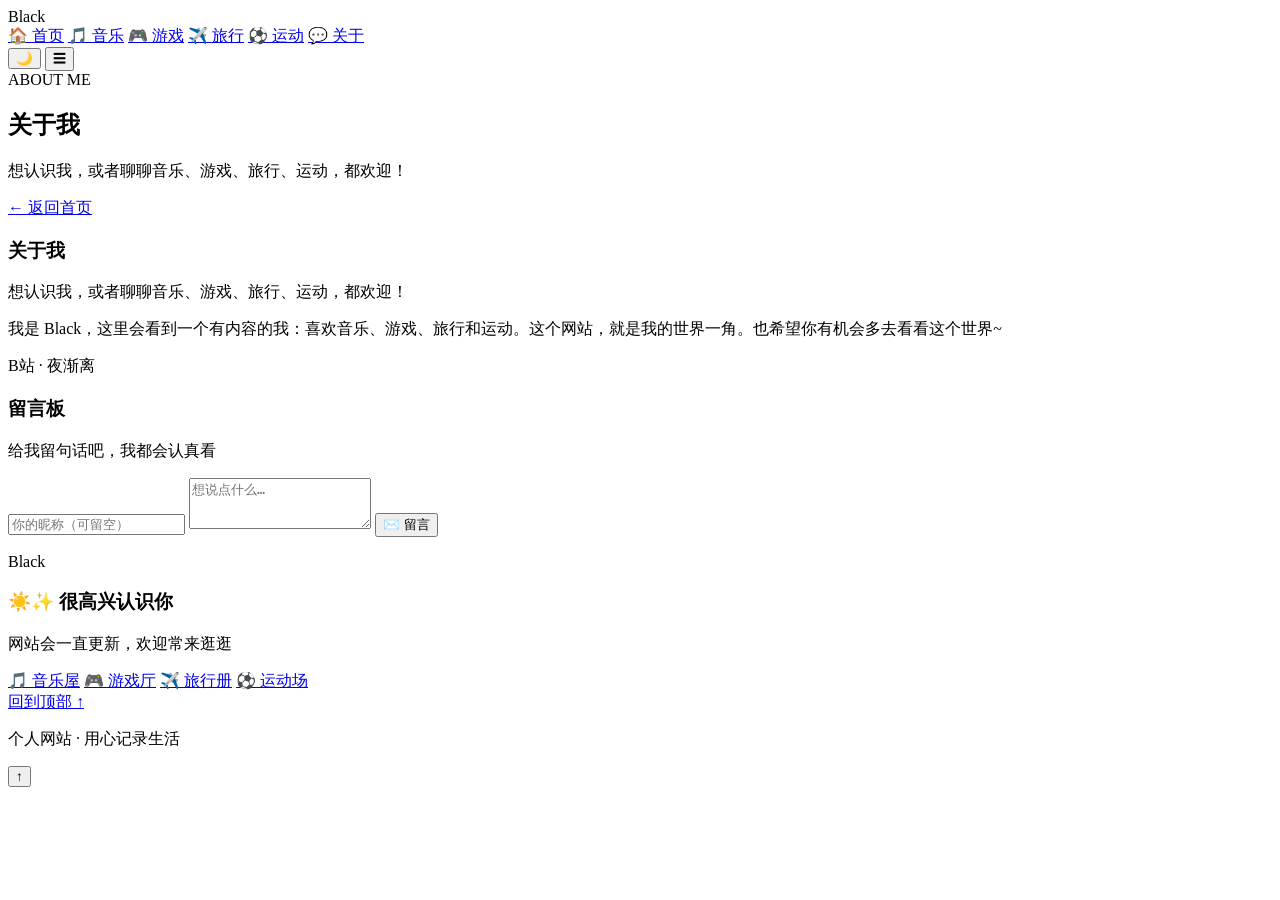
==== about.html @ 196e5628 "个站 Signed-off-by: LKlklk118 <2548847920@qq.com>" ====
<!DOCTYPE html>
<html lang="zh-CN">
<head>
<meta charset="UTF-8">
<meta name="viewport" content="width=device-width, initial-scale=1.0">
<meta name="description" content="想认识我，或者聊聊音乐、游戏、旅行、运动，都欢迎！">
<meta name="theme-color" content="#FDDC02">
<title>about</title>
<link rel="icon" href="data:image/svg+xml,<svg xmlns='http://www.w3.org/2000/svg' viewBox='0 0 100 100'><circle cx='50' cy='50' r='46' fill='%23FDDC02'/><text x='50' y='62' font-family='Arial,sans-serif' font-size='38' font-weight='bold' text-anchor='middle' fill='%23000'>LK</text></svg>">
<link rel="stylesheet" href="assets/css/style.css">
</head>
<body>
<div class="reading" id="readingBar"></div>
<header class="nav">
  <div class="logo"><span class="logo-sun"></span>Black</div>
  <div class="nav-right">
    <nav class="nav-links" id="navLinks">
      <a href="home.html">🏠 首页</a>
      <a href="music.html">🎵 音乐</a>
      <a href="games.html">🎮 游戏</a>
      <a href="travel.html">✈️ 旅行</a>
      <a href="sports.html">⚽ 运动</a>
      <a href="about.html" class="active">💬 关于</a>
    </nav>
    <button class="theme-btn" id="themeBtn" aria-label="切换深色/浅色模式" title="切换深色/浅色模式">🌙</button>
    <button class="burger" id="burgerBtn" aria-label="打开菜单">☰</button>
  </div>
</header>

<section class="page-hero" id="top">
  <div class="page-hero-inner">
    <div class="kicker2">ABOUT ME</div>
    <h1>关于我</h1>
    <div class="title-line"></div>
    <p class="section-sub">想认识我，或者聊聊音乐、游戏、旅行、运动，都欢迎！</p>
  </div>
</section>

<section class="page-content">
  <div class="page-inner">
    <a class="back-link" href="home.html">← 返回首页</a>

  <div class="block reveal">
    <div class="about-card">
      <h3 class="block-title">关于我</h3>
      <p>想认识我，或者聊聊音乐、游戏、旅行、运动，都欢迎！</p>
      <p>我是 Black，这里会看到一个有内容的我：喜欢音乐、游戏、旅行和运动。这个网站，就是我的世界一角。也希望你有机会多去看看这个世界~</p>
      <div class="contact-chips"><span>B站 · 夜渐离</span></div>
    </div>
  </div>


  <div class="block reveal guestbook-wrap">
    <h3 class="block-title">留言板</h3>
    <p class="block-sub">给我留句话吧，我都会认真看</p>
    <div class="guestbook">
      <div class="gb-form">
        <input class="gb-name" maxlength="12" placeholder="你的昵称（可留空）">
        <textarea class="gb-msg" rows="3" maxlength="200" placeholder="想说点什么…"></textarea>
        <button class="gb-send" type="button">✉️ 留言</button>
      </div>
      <ul class="gb-list"></ul>
    </div>
  </div>

  </div>
</section>

<footer>
  <div class="watermark">Black</div>
  <h3><span class="t-sun">☀️</span><span class="t-star">✨</span> 很高兴认识你</h3>
  <p class="f-sub">网站会一直更新，欢迎常来逛逛</p>
  <div class="f-links">
    <a class="f-link" href="music.html">🎵 音乐屋</a>
    <a class="f-link" href="games.html">🎮 游戏厅</a>
    <a class="f-link" href="travel.html">✈️ 旅行册</a>
    <a class="f-link" href="sports.html">⚽ 运动场</a>
  </div>
  <a class="top-btn" href="#top">回到顶部 ↑</a>
  <p>个人网站 · 用心记录生活</p>
</footer>
<button class="to-top" id="toTop" aria-label="回到顶部">↑</button>

<script src="assets/js/main.js"></script>
</body>
</html>
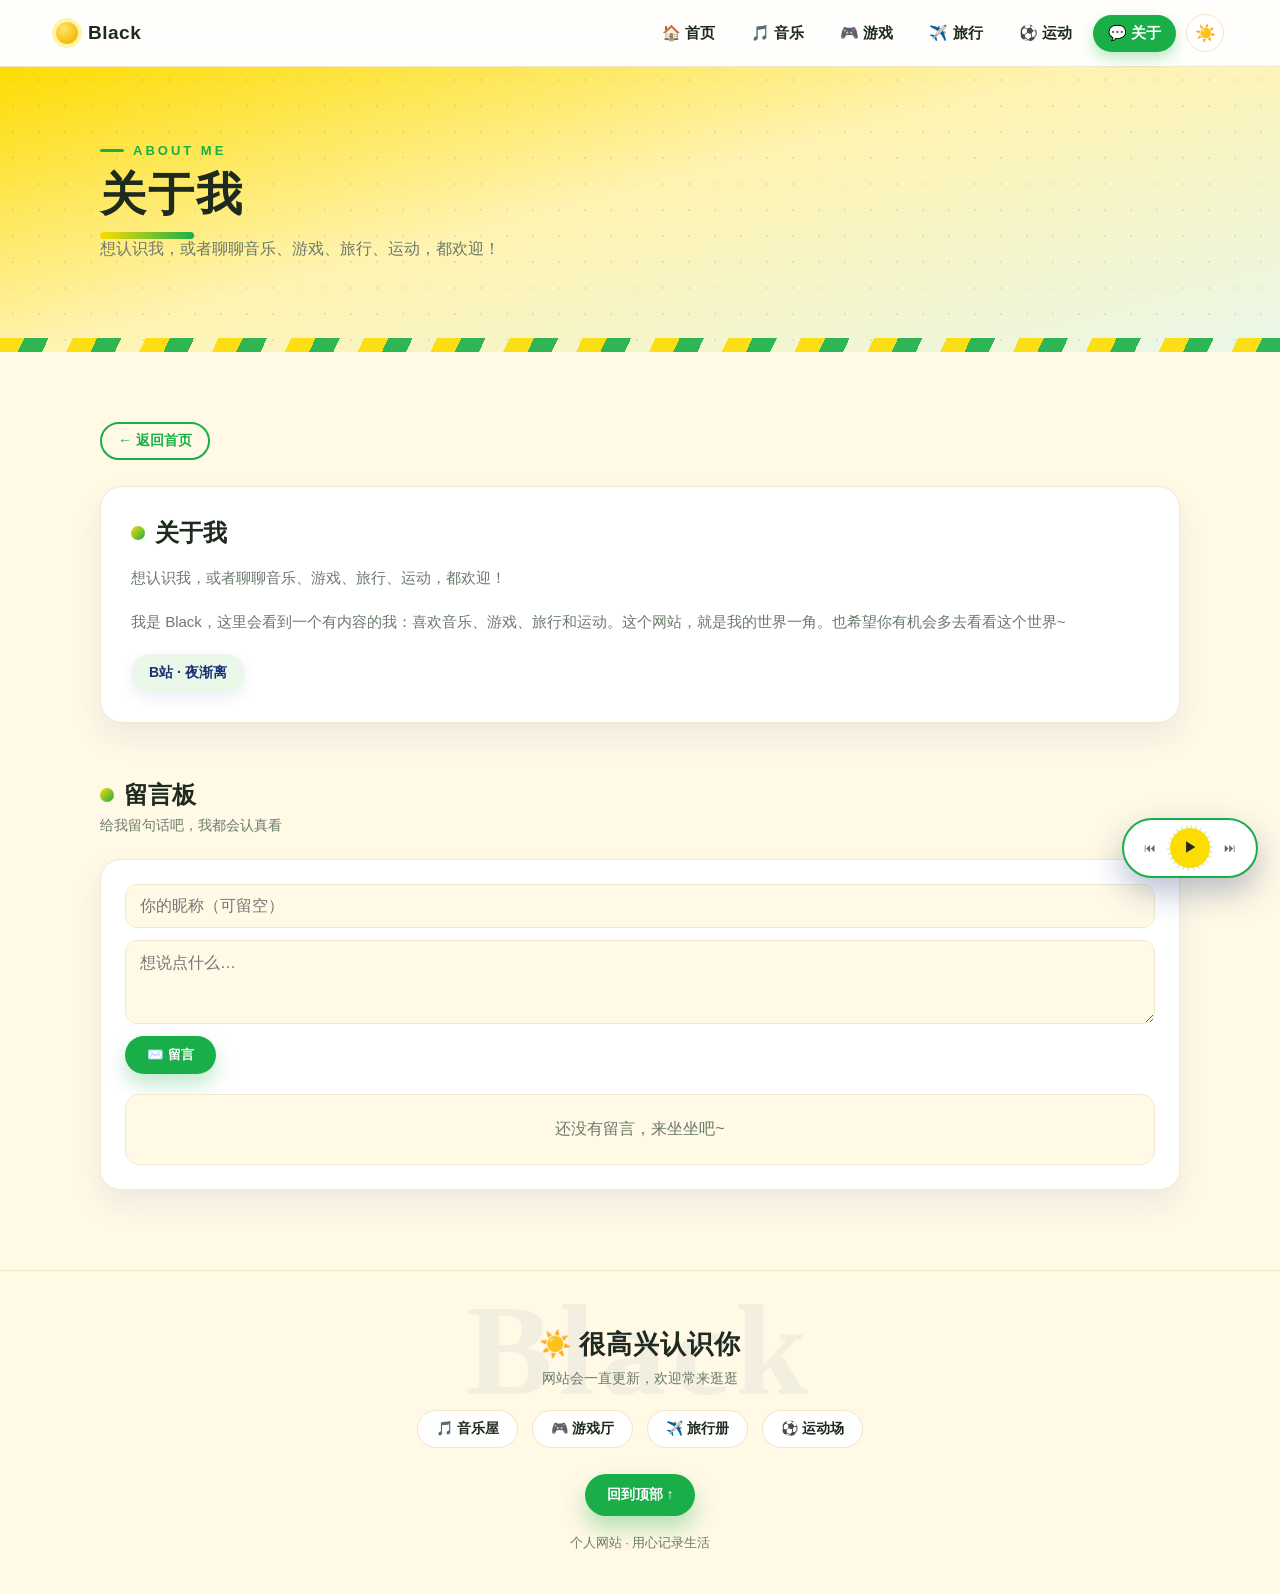
==== commit 1855766d: "Add files via upload" ====
--- a/about.html
+++ b/about.html
@@ -7,7 +7,7 @@
 <meta name="theme-color" content="#FDDC02">
 <title>about</title>
 <link rel="icon" href="data:image/svg+xml,<svg xmlns='http://www.w3.org/2000/svg' viewBox='0 0 100 100'><circle cx='50' cy='50' r='46' fill='%23FDDC02'/><text x='50' y='62' font-family='Arial,sans-serif' font-size='38' font-weight='bold' text-anchor='middle' fill='%23000'>LK</text></svg>">
-<link rel="stylesheet" href="assets/css/style.css">
+<link rel="stylesheet" href="assets/css/style.css?v=2">
 </head>
 <body>
 <div class="reading" id="readingBar"></div>
@@ -81,6 +81,6 @@
 </footer>
 <button class="to-top" id="toTop" aria-label="回到顶部">↑</button>
 
-<script src="assets/js/main.js"></script>
+<script src="assets/js/main.js?v=2"></script>
 </body>
 </html>
--- a/assets/css/style.css
+++ b/assets/css/style.css
@@ -0,0 +1,1088 @@
+
+  :root{
+    --yellow:#FDDC02;
+    --green:#19AE47;
+    --blue:#193375;
+    --paper:#FFF9E6;
+    --ink:#1F2A1F;
+    --grey:#6B7A6B;
+    --card:#FFFFFF;
+    --card-border:#F1E8D2;
+    --line:#F0E6C8;
+    --nav-bg:rgba(255,255,255,.86);
+    --chip-bg:rgba(255,255,255,.82);
+    --bar-bg:#ECE6D3;
+    --blue-deep:#193375;
+    --hero-grad:linear-gradient(165deg,#FDDC02 0%,#FFF3B0 46%,#EAF7E9 100%);
+    --shadow:0 14px 30px rgba(25,51,117,.08);
+    --shadow-hover:0 26px 50px rgba(25,51,117,.16);
+    --card-hover:#F7FBF4;
+    --font-display:"STZhongsong","SimSun",serif;
+    --font-body:"Microsoft YaHei","PingFang SC","Segoe UI",sans-serif;
+    --font-latin:"Bahnschrift","Segoe UI",sans-serif;
+    --font-script:"Segoe Script","Comic Sans MS",cursive;
+  }
+  html[data-theme="dark"]{
+    --paper:#0B1220;
+    --ink:#E8F0EA;
+    --grey:#9FB3A8;
+    --card:#131E2E;
+    --card-hover:#16243A;
+    --card-border:rgba(255,255,255,.10);
+    --line:rgba(255,255,255,.08);
+    --nav-bg:rgba(11,18,32,.86);
+    --chip-bg:rgba(19,30,46,.9);
+    --bar-bg:#26354A;
+    --blue-deep:#0A1730;
+    --hero-grad:linear-gradient(165deg,#22314F 0%,#101B38 55%,#0A1226 100%);
+    --shadow:0 14px 34px rgba(0,0,0,.45);
+    --shadow-hover:0 26px 54px rgba(0,0,0,.6);
+  }
+  *{box-sizing:border-box}
+  html{scroll-behavior:smooth;scroll-padding-top:84px}
+  body{
+    margin:0;
+    background:var(--paper);
+    color:var(--ink);
+    font-family:var(--font-body);
+    transition:background-color .35s, color .35s;
+  }
+  a{text-decoration:none;color:inherit}
+  ::selection{background:var(--yellow);color:var(--ink)}
+  ::-webkit-scrollbar{width:10px}
+  ::-webkit-scrollbar-track{background:var(--paper)}
+  ::-webkit-scrollbar-thumb{background:linear-gradient(180deg,var(--yellow),var(--green));border-radius:99px;border:2px solid var(--paper)}
+  :focus-visible{outline:3px solid var(--green);outline-offset:2px;border-radius:6px}
+
+  /* 阅读进度条 */
+  .reading{
+    position:fixed;top:0;left:0;height:4px;width:0;z-index:300;
+    background:linear-gradient(90deg,var(--yellow),var(--green));
+    box-shadow:0 0 12px rgba(25,174,71,.5);
+  }
+
+  /* ========== 顶部导航 ========== */
+  .nav{
+    position:sticky;top:0;z-index:200;
+    display:flex;justify-content:space-between;align-items:center;
+    padding:14px 56px;
+    background:var(--nav-bg);
+    backdrop-filter:blur(14px);
+    border-bottom:1px solid var(--line);
+    transition:background-color .35s;
+  }
+  .logo{display:flex;align-items:center;gap:10px;font-size:19px;font-weight:800;letter-spacing:.5px}
+  .logo-sun{
+    width:22px;height:22px;border-radius:50%;
+    background:radial-gradient(circle at 35% 30%,#FFE66D,#F5B800 75%);
+    box-shadow:0 0 0 4px rgba(253,220,2,.32);
+    animation:pulse 2.4s ease-in-out infinite;
+  }
+  @keyframes pulse{0%,100%{transform:scale(1)}50%{transform:scale(1.18)}}
+  .badge{background:var(--green);color:#fff;font-size:11px;padding:3px 11px;border-radius:999px;font-weight:600}
+  .nav-right{display:flex;align-items:center;gap:10px}
+  .nav-links{display:flex;gap:6px}
+  .nav-links a{
+    color:var(--ink);font-weight:600;font-size:15px;
+    padding:8px 14px;border-radius:999px;transition:background .15s, transform .15s, color .15s;
+    border:1px solid transparent;
+  }
+  .nav-links a:hover{background:var(--yellow);transform:translateY(-1px)}
+  .nav-links a.active{background:var(--green);color:#fff;box-shadow:0 6px 14px rgba(25,174,71,.3)}
+  .theme-btn{
+    width:38px;height:38px;border-radius:50%;border:1px solid var(--line);
+    background:var(--card);cursor:pointer;font-size:17px;line-height:1;
+    display:flex;align-items:center;justify-content:center;
+    transition:transform .2s, background .2s;
+  }
+  .theme-btn:hover{transform:rotate(20deg) scale(1.06)}
+  .burger{
+    display:none;width:40px;height:40px;border-radius:12px;border:1px solid var(--line);
+    background:var(--card);cursor:pointer;font-size:19px;
+    align-items:center;justify-content:center;
+  }
+
+  /* ========== 首屏 ========== */
+  .hero{
+    position:relative;overflow:hidden;
+    padding:96px 56px 118px;
+    background:var(--hero-grad);
+    transition:background .35s;
+  }
+  .hero-dots{
+    position:absolute;inset:0;
+    background-image:radial-gradient(rgba(25,51,117,.10) 1.5px,transparent 1.5px);
+    background-size:26px 26px;
+  }
+  .sun{
+    position:absolute;right:-80px;top:-90px;
+    width:380px;height:380px;border-radius:50%;
+    background:radial-gradient(circle,#FFE66D 0%,#F5B800 72%);
+    opacity:.95;
+  }
+  .sun::before{
+    content:"";position:absolute;inset:-64px;border-radius:50%;
+    background:repeating-conic-gradient(rgba(253,220,2,.45) 0deg 10deg,transparent 10deg 28deg);
+    animation:spin 32s linear infinite;
+  }
+  @keyframes spin{to{transform:rotate(360deg)}}
+  .hero-blob{
+    position:absolute;width:340px;height:340px;border-radius:50%;
+    background:rgba(25,174,71,.12);left:-130px;bottom:-130px;
+  }
+  .hero-inner{
+    position:relative;max-width:1180px;margin:0 auto;
+    display:flex;gap:48px;align-items:center;
+  }
+  .hero-text{flex:1;min-width:0}
+  .kicker{
+    display:inline-flex;align-items:center;gap:8px;
+    background:var(--chip-bg);border:1px solid rgba(25,51,117,.14);
+    color:var(--blue);font-weight:700;font-size:13px;letter-spacing:2px;
+    padding:7px 15px;border-radius:999px;margin-bottom:14px;
+    backdrop-filter:blur(4px);
+  }
+  .cursive{
+    font-family:var(--font-script);
+    color:var(--blue);font-size:27px;display:inline-block;
+    transform:rotate(-3deg);margin:0 0 4px;
+  }
+  h1{margin:0;font-size:66px;line-height:1.16;font-weight:700;font-family:var(--font-display);letter-spacing:2px}
+  h1 .name{
+    background:linear-gradient(transparent 58%,rgba(253,220,2,.95) 58%);
+    padding:0 8px;border-radius:6px;
+  }
+  .typed-line{
+    margin:18px 0 20px;font-size:20px;font-weight:600;
+    min-height:30px;
+  }
+  .typed-line .cursor{
+    display:inline-block;width:2px;height:1.05em;background:var(--blue);
+    vertical-align:-2px;margin-left:3px;animation:blink 1s steps(1) infinite;
+  }
+  @keyframes blink{50%{opacity:0}}
+  .motto{
+    position:relative;margin:0;display:inline-block;
+    background:var(--card);border-radius:18px;padding:18px 24px 18px 30px;
+    font-size:19px;font-weight:700;max-width:560px;
+    box-shadow:var(--shadow);
+    transition:background-color .35s;
+  }
+  .motto::before{
+    content:"“";position:absolute;left:9px;top:0;font-size:44px;font-weight:900;
+    color:rgba(253,220,2,.95);font-family:var(--font-display);
+  }
+  .cta{margin-top:30px;display:flex;gap:16px;align-items:center;flex-wrap:wrap}
+  .btn{
+    display:inline-flex;align-items:center;gap:9px;
+    background:var(--green);color:#fff;font-weight:700;font-size:17px;
+    padding:15px 30px;border-radius:999px;
+    box-shadow:0 12px 24px rgba(25,174,71,.34);
+    transition:transform .18s, box-shadow .18s;
+  }
+  .btn .arr{transition:transform .18s}
+  .btn:hover{transform:translateY(-3px);box-shadow:0 16px 30px rgba(25,174,71,.42)}
+  .btn:hover .arr{transform:translateX(4px)}
+  .btn.ghost{
+    background:var(--card);color:var(--blue);border:2px solid var(--blue);
+    box-shadow:none;transition:background .2s, transform .18s;
+  }
+  .btn.ghost:hover{background:var(--yellow);transform:translateY(-3px)}
+  .stats{margin-top:28px;display:flex;gap:11px;flex-wrap:wrap}
+  .stat{
+    background:var(--chip-bg);border:1px solid var(--line);border-radius:14px;
+    padding:10px 16px;font-size:14px;font-weight:600;
+    display:flex;align-items:center;gap:7px;
+    backdrop-filter:blur(4px);
+  }
+  .stat b{color:var(--green);font-size:17px;font-family:var(--font-latin);font-weight:700}
+
+  /* 首屏右侧：拍立得 + 贴纸 */
+  .hero-avatar{position:relative;flex-shrink:0;width:290px;height:340px;display:flex;align-items:center;justify-content:center}
+  .polaroid{
+    position:relative;width:236px;background:var(--card);border-radius:12px;
+    padding:12px 12px 16px;box-shadow:0 22px 46px rgba(25,51,117,.20);
+    transform:rotate(2.5deg);
+    transition:background-color .35s;
+  }
+  .polaroid::before{
+    content:"";position:absolute;top:-13px;left:50%;transform:translateX(-50%) rotate(-4deg);
+    width:76px;height:22px;background:rgba(253,220,2,.85);border-radius:2px;
+    box-shadow:0 2px 5px rgba(0,0,0,.08);
+  }
+  .photo{
+    height:190px;border-radius:8px;
+    background:linear-gradient(140deg,#FFE66D 0%,#19AE47 100%);
+    display:flex;align-items:center;justify-content:center;font-size:66px;
+  }
+  .polaroid figcaption{text-align:center;font-size:14px;font-weight:700;margin-top:10px}
+  .polaroid small{display:block;text-align:center;color:var(--grey);font-size:11px;margin-top:3px}
+  .sticker{
+    position:absolute;background:var(--card);border:1px solid var(--line);border-radius:14px;
+    padding:9px 12px;font-size:21px;box-shadow:0 10px 22px rgba(25,51,117,.14);
+    z-index:2;transition:background-color .35s;
+  }
+  .sticker.s1{top:4px;left:-4px;transform:rotate(-12deg)}
+  .sticker.s2{top:30px;right:-18px;transform:rotate(10deg)}
+  .sticker.s3{bottom:6px;left:-16px;transform:rotate(-6deg)}
+
+  .scroll-hint{
+    position:absolute;left:50%;bottom:24px;transform:translateX(-50%);
+    display:flex;flex-direction:column;align-items:center;gap:6px;
+    color:rgba(25,51,117,.65);font-size:12px;font-weight:600;letter-spacing:2px;z-index:2;
+  }
+  .scroll-hint i{
+    width:24px;height:38px;border:2px solid rgba(25,51,117,.55);border-radius:14px;
+    position:relative;display:block;
+  }
+  .scroll-hint i::after{
+    content:"";position:absolute;left:50%;top:7px;transform:translateX(-50%);
+    width:4px;height:8px;border-radius:4px;background:var(--blue);
+    animation:drop 1.6s ease-in-out infinite;
+  }
+  @keyframes drop{0%{opacity:1;top:7px}70%{opacity:0;top:20px}100%{opacity:0;top:20px}}
+
+  /* 入场动画 */
+  .anim{opacity:0;animation:fadeUp .75s cubic-bezier(.22,.61,.36,1) forwards}
+  .d1{animation-delay:.05s}.d2{animation-delay:.18s}.d3{animation-delay:.32s}
+  .d4{animation-delay:.46s}.d5{animation-delay:.60s}.d6{animation-delay:.74s}
+  .d7{animation-delay:.88s}.d8{animation-delay:1.02s}
+  @keyframes fadeUp{from{opacity:0;transform:translateY(26px)}to{opacity:1;transform:none}}
+
+  /* ========== 跑马灯 ========== */
+  .marquee{
+    overflow:hidden;background:var(--blue-deep);color:#fff;padding:13px 0;
+    position:relative;z-index:6;box-shadow:0 4px 14px rgba(25,51,117,.18);
+    transition:background-color .35s;
+  }
+  .marquee-track{display:flex;width:max-content;animation:scroll 30s linear infinite}
+  .mq{display:flex;align-items:center;padding-right:2px}
+  .mq span{padding:0 24px;font-size:15px;font-weight:700;letter-spacing:1px;white-space:nowrap}
+  .mq span::before{content:"✦ ";color:var(--yellow);margin-right:8px;font-family:var(--font-latin)}
+  @keyframes scroll{to{transform:translateX(-50%)}}
+
+  /* ========== 入口卡片（Bento） ========== */
+  .cards{padding:86px 56px 72px}
+  .section-head{max-width:1180px;margin:0 auto 42px}
+  .kicker2{font-size:13px;font-weight:800;color:var(--green);letter-spacing:3px;display:flex;align-items:center;gap:9px}
+  .kicker2::before{content:"";width:24px;height:3px;background:var(--green);border-radius:2px}
+  h2{margin:9px 0 4px;font-size:38px;font-weight:700;font-family:var(--font-display);letter-spacing:2px}
+  .title-line{width:94px;height:7px;border-radius:99px;background:linear-gradient(90deg,var(--yellow),var(--green));margin-top:11px}
+  .section-sub{color:var(--grey);font-size:16px;margin:0}
+
+  .bento{
+    max-width:1180px;margin:0 auto;
+    display:grid;grid-template-columns:repeat(3,1fr);gap:24px;
+  }
+  .card{
+    position:relative;background:var(--card);border:1px solid var(--card-border);border-radius:24px;
+    padding:26px;box-shadow:var(--shadow);
+    transition:box-shadow .28s, background-color .35s, border-color .28s, transform .28s;
+    overflow:hidden;
+    will-change:transform;
+  }
+  .card::before{
+    content:"";position:absolute;top:0;left:0;right:0;height:5px;z-index:1;
+    background:linear-gradient(90deg,var(--yellow),var(--green));
+    transform:scaleX(0);transform-origin:left;transition:transform .38s cubic-bezier(.22,.61,.36,1);
+    pointer-events:none;
+  }
+  .card:hover{
+    border-color:var(--green);
+    background:var(--card-hover);
+    box-shadow:0 24px 46px rgba(25,174,71,.22), 0 8px 18px rgba(25,51,117,.12);
+  }
+  .card:hover::before{transform:scaleX(1)}
+  .card .icon{transition:transform .25s, background .25s, box-shadow .25s}
+  .card:hover .icon{
+    transform:scale(1.12) rotate(-4deg);
+    background:linear-gradient(135deg,var(--yellow),var(--green));
+    box-shadow:0 10px 20px rgba(25,174,71,.30);
+  }
+  .card h3{transition:color .2s}
+  .card:hover h3{color:var(--green)}
+  .card::after{
+    content:"";position:absolute;top:-20%;left:-130%;width:70%;height:140%;
+    background:linear-gradient(105deg,transparent,rgba(255,255,255,.38),transparent);
+    transform:skewX(-20deg);transition:left .8s;pointer-events:none;
+  }
+  .card:hover::after{left:130%}
+  .card .num{
+    position:absolute;top:18px;right:22px;font-size:14px;font-weight:700;
+    color:rgba(25,51,117,.32);letter-spacing:1px;font-family:var(--font-latin);
+  }
+  .card .icon{
+    width:58px;height:58px;border-radius:18px;
+    display:flex;align-items:center;justify-content:center;font-size:30px;
+  }
+  .card h3{margin:16px 0 8px;font-size:21px;letter-spacing:.5px}
+  .card p{margin:0 0 14px;color:var(--grey);line-height:1.72;font-size:14.5px}
+  .enter{
+    display:inline-flex;align-items:center;gap:6px;font-weight:800;color:var(--green);font-size:14px;
+    border:2px solid var(--green);padding:8px 16px;border-radius:999px;
+    transition:background .22s, color .22s, transform .22s;
+  }
+  .enter .arr{transition:transform .2s}
+  .card:hover .enter{background:var(--green);color:#fff}
+  .card:hover .enter .arr{transform:translateX(4px)}
+  .wide{grid-column:span 2}
+  .wide2{grid-column:span 2}
+  .c-music{background:#EAF7E9}
+  .c-game{background:#FFF3B0}
+  .c-travel{background:#E7F1FB}
+  .c-story{background:#FCE8E7}
+  .c-sport{background:#DFF0DC}
+  .c-about{background:#FFEFAE}
+  html[data-theme="dark"] .c-music{background:#1C3322}
+  html[data-theme="dark"] .c-game{background:#332D0D}
+  html[data-theme="dark"] .c-travel{background:#12283F}
+  html[data-theme="dark"] .c-story{background:#351E22}
+  html[data-theme="dark"] .c-sport{background:#16301D}
+  html[data-theme="dark"] .c-about{background:#2E2A12}
+
+  /* 音乐屋：播放器小部件 */
+  .music-body{display:flex;gap:22px;align-items:center;flex-wrap:wrap}
+  .music-body .txt{flex:1;min-width:230px}
+  .player{
+    flex:1;min-width:250px;background:var(--blue-deep);border-radius:18px;padding:16px;
+    color:#fff;display:flex;flex-direction:column;gap:11px;
+    box-shadow:0 14px 28px rgba(25,51,117,.26);
+  }
+  .player-top{display:flex;align-items:center;gap:12px}
+  .cover{
+    width:48px;height:48px;border-radius:11px;
+    background:linear-gradient(135deg,#FFE66D,#19AE47);
+    display:flex;align-items:center;justify-content:center;font-size:24px;
+    flex-shrink:0;
+  }
+  .player-title{font-size:13px;font-weight:700}
+  .player-artist{font-size:11px;opacity:.75}
+  .player-controls{display:flex;align-items:center;gap:11px}
+  .play-btn{
+    width:38px;height:38px;border-radius:50%;background:var(--yellow);
+    color:var(--ink);display:flex;align-items:center;justify-content:center;
+    font-size:13px;font-weight:900;flex-shrink:0;cursor:pointer;border:none;
+  }
+  .progress{flex:1;height:6px;border-radius:99px;background:rgba(255,255,255,.25);overflow:hidden}
+  .progress i{display:block;height:100%;width:42%;border-radius:99px;background:var(--yellow)}
+  .time{font-size:10px;opacity:.8;font-family:var(--font-latin)}
+
+  /* 游戏厅 */
+  .badge-row{display:flex;align-items:center;gap:10px;margin:14px 0 16px;flex-wrap:wrap}
+  .rank{
+    background:linear-gradient(135deg,#193375,#0456A0);color:#fff;
+    font-weight:900;font-size:14px;padding:8px 13px;border-radius:12px;
+    box-shadow:0 8px 16px rgba(25,51,117,.25);
+  }
+  .rank small{display:block;font-size:10px;font-weight:600;opacity:.8;text-align:center}
+  .bar-row{margin:10px 0}
+  .bar-row label{display:flex;justify-content:space-between;font-size:12px;font-weight:700;color:var(--ink);margin-bottom:6px}
+  .bar{height:8px;border-radius:99px;background:var(--bar-bg);overflow:hidden}
+  .bar i{display:block;height:100%;border-radius:99px;background:linear-gradient(90deg,var(--yellow),var(--green))}
+  .bar.w58 i{width:58%}
+  .bar.w72 i{width:72%}
+
+  /* 旅行册 */
+  .polaroids{position:relative;height:158px;margin-top:14px}
+  .polaroid-sm{
+    position:absolute;width:112px;background:var(--card);border-radius:8px;
+    padding:7px 7px 9px;box-shadow:0 12px 22px rgba(25,51,117,.16);
+  }
+  .polaroid-sm .ph{height:74px;border-radius:5px;display:flex;align-items:center;justify-content:center;font-size:30px}
+  .polaroid-sm p{font-size:10px;text-align:center;margin:6px 0 0;color:var(--grey)}
+  .ps1{left:2px;transform:rotate(-7deg)}
+  .ps2{left:64px;top:10px;transform:rotate(3deg);z-index:2}
+  .ps3{left:130px;transform:rotate(-2deg);z-index:3}
+  .zoom-hint{
+    position:absolute;right:6px;bottom:6px;background:var(--blue);color:#fff;
+    font-size:11px;font-weight:700;padding:5px 10px;border-radius:999px;
+    display:flex;align-items:center;gap:4px;box-shadow:0 8px 16px rgba(25,51,117,.25);
+  }
+
+  /* 经历簿 */
+  .mini-timeline{
+    margin-top:16px;padding-left:20px;border-left:3px dashed #C9D6EE;
+  }
+  .tl-item{position:relative;margin-bottom:13px;font-size:13px}
+  .tl-item:last-child{margin-bottom:0}
+  .tl-item::before{
+    content:"";position:absolute;left:-25.5px;top:4px;width:9px;height:9px;border-radius:50%;
+    background:var(--yellow);border:2px solid var(--green);
+  }
+  .tl-item b{display:block;color:var(--ink)}
+  .tl-item span{color:var(--grey);font-size:12px}
+
+  /* 运动场 */
+  .sport-thumb{
+    position:relative;height:116px;border-radius:16px;margin-top:14px;
+    background:linear-gradient(140deg,#B7E3B0,#19AE47);
+    display:flex;align-items:center;justify-content:center;font-size:44px;
+  }
+  .play-ov{position:absolute;inset:0;display:flex;align-items:center;justify-content:center}
+  .play-ov i{
+    width:42px;height:42px;border-radius:50%;background:rgba(255,255,255,.94);
+    display:flex;align-items:center;justify-content:center;font-size:14px;
+    color:var(--blue);box-shadow:0 8px 18px rgba(0,0,0,.22);
+  }
+
+  /* 关于我 */
+  .about-body{display:flex;gap:20px;align-items:center;flex-wrap:wrap}
+  .about-body .txt{flex:1;min-width:250px}
+  .chips{display:flex;gap:10px;flex-wrap:wrap}
+  .chip2{
+    background:#EAF7E9;color:var(--blue);padding:9px 17px;border-radius:999px;
+    font-weight:700;font-size:14px;display:inline-flex;align-items:center;gap:7px;
+    box-shadow:0 6px 14px rgba(25,51,117,.08);
+  }
+  html[data-theme="dark"] .chip2{background:#1C3322;color:#BFE3C9}
+
+  /* 彩蛋卡 */
+  .dashed{border:2px dashed #C9D6EE;background:var(--card)}
+  .soon-list{margin:12px 0 0;padding:0;list-style:none}
+  .soon-list li{font-size:13px;color:var(--grey);padding:4px 0;display:flex;gap:8px;align-items:center}
+  .soon-list li::before{content:"✦";color:var(--green);font-weight:800;font-family:var(--font-latin)}
+
+  /* ========== 功能预告 ========== */
+  .features{
+    position:relative;overflow:hidden;
+    background:var(--blue-deep);color:#fff;
+    padding:80px 56px 88px;border-radius:34px 34px 0 0;
+    transition:background-color .35s;
+  }
+  .features::before{
+    content:"";position:absolute;inset:0;
+    background-image:radial-gradient(rgba(255,255,255,.09) 1.5px,transparent 1.5px);
+    background-size:26px 26px;
+  }
+  .features .section-head{position:relative;margin-bottom:8px}
+  .features .kicker2{color:var(--yellow)}
+  .features .kicker2::before{background:var(--yellow)}
+  .features .section-sub{color:#C9D6EE}
+  .feature-row{
+    position:relative;max-width:1180px;margin:36px auto 0;
+    display:grid;grid-template-columns:repeat(3,1fr);gap:24px;
+  }
+  .feature{
+    background:var(--card);border-radius:22px;padding:24px;color:var(--ink);
+    box-shadow:0 18px 38px rgba(0,0,0,.20);position:relative;overflow:hidden;
+    border:1px solid var(--card-border);
+    transition:background-color .35s;
+  }
+  .feature:hover{
+    border-color:var(--green);
+    box-shadow:0 24px 46px rgba(25,174,71,.24), 0 8px 18px rgba(25,51,117,.12);
+  }
+  .feature .f-icon{transition:transform .25s}
+  .feature:hover .f-icon{transform:scale(1.1) rotate(-4deg)}
+  .feature h3{transition:color .2s}
+  .feature:hover h3{color:var(--green)}
+  .f-icon{
+    width:52px;height:52px;border-radius:16px;
+    display:flex;align-items:center;justify-content:center;font-size:26px;margin-bottom:14px;
+  }
+  .feature h3{margin:0 0 9px;font-size:19px;color:var(--blue)}
+  .feature p{margin:0;color:var(--grey);line-height:1.7;font-size:14px}
+  .mini{margin-top:15px}
+  .mini-bar{
+    background:var(--blue-deep);border-radius:12px;padding:10px 13px;
+    display:flex;align-items:center;gap:10px;color:#fff;font-size:12px;
+  }
+  .mini-bar .cover{width:34px;height:34px;font-size:16px;border-radius:9px}
+  .mini-bar .progress{width:80px;flex:none}
+  .mini-photos{display:flex;gap:9px}
+  .mph{
+    width:70px;height:58px;border-radius:11px;position:relative;
+    display:flex;align-items:center;justify-content:center;font-size:22px;
+    border:2px solid #fff;box-shadow:0 6px 14px rgba(25,51,117,.14);
+  }
+  .mph .lens{
+    position:absolute;inset:0;border-radius:9px;background:rgba(25,51,117,.35);
+    display:flex;align-items:center;justify-content:center;color:#fff;font-size:14px;
+  }
+  .mini-chips{display:flex;flex-wrap:wrap;gap:8px}
+  .mini-chips span{
+    background:#EAF7E9;color:var(--blue);font-size:12px;font-weight:700;
+    padding:6px 12px;border-radius:999px;
+  }
+
+  /* ========== 页脚 ========== */
+  footer{
+    position:relative;overflow:hidden;background:var(--paper);
+    padding:56px 56px 42px;text-align:center;border-top:1px solid var(--line);
+    transition:background-color .35s;
+  }
+  .watermark{
+    position:absolute;left:50%;top:4px;transform:translateX(-50%);
+    font-size:130px;font-weight:900;color:rgba(25,51,117,.05);
+    white-space:nowrap;pointer-events:none;letter-spacing:6px;
+    font-family:var(--font-display);
+  }
+  html[data-theme="dark"] .watermark{color:rgba(234,247,233,.04)}
+  footer h3{margin:0;font-size:26px;font-weight:700;font-family:var(--font-display);letter-spacing:1px}
+  footer .f-sub{color:var(--grey);font-size:14px;margin:8px 0 0}
+  .f-links{display:flex;justify-content:center;gap:14px;flex-wrap:wrap;margin:22px 0 26px;position:relative}
+  .f-link{
+    background:var(--card);border:1px solid var(--line);border-radius:999px;
+    padding:9px 18px;font-weight:600;font-size:14px;
+    transition:transform .18s, box-shadow .18s;
+  }
+  .f-link:hover{transform:translateY(-3px);box-shadow:0 10px 20px rgba(25,51,117,.12)}
+  .top-btn{
+    display:inline-flex;align-items:center;gap:8px;
+    background:var(--green);color:#fff;border-radius:999px;
+    padding:12px 22px;font-weight:700;font-size:14px;
+    box-shadow:0 12px 22px rgba(25,174,71,.32);
+  }
+  footer p{color:var(--grey);font-size:13px;margin:18px 0 0;position:relative}
+
+  /* ========== 全局播放器 ========== */
+  .gplayer{
+    position:fixed;right:26px;bottom:26px;z-index:250;
+    display:flex;align-items:center;gap:14px;
+    background:rgba(25,51,117,.94);color:#fff;border-radius:18px;
+    padding:12px 18px 12px 14px;
+    box-shadow:0 18px 44px rgba(0,0,0,.32);
+    backdrop-filter:blur(8px);
+    transition:transform .25s;
+  }
+  .gplayer:hover{transform:translateY(-3px)}
+  .vinyl{
+    width:52px;height:52px;border-radius:50%;flex-shrink:0;
+    background:repeating-radial-gradient(circle,#1b1b1b 0 3px,#2c2c2c 3px 5px);
+    display:flex;align-items:center;justify-content:center;
+    box-shadow:0 6px 14px rgba(0,0,0,.35);
+  }
+  .vinyl::after{
+    content:"";width:15px;height:15px;border-radius:50%;background:var(--yellow);
+    box-shadow:0 0 0 3px rgba(253,220,2,.25);
+  }
+  body.playing .vinyl{animation:spin 4s linear infinite}
+  .gp-info{min-width:118px}
+  .gp-title{font-size:13px;font-weight:700;white-space:nowrap}
+  .gp-sub{font-size:11px;opacity:.75;margin-top:2px}
+  .eq{display:flex;align-items:flex-end;gap:3px;height:18px;margin-top:6px}
+  .eq i{
+    width:4px;border-radius:2px;background:var(--yellow);height:35%;
+    opacity:.25;
+  }
+  body.playing .eq i{animation:eq 1s ease-in-out infinite;opacity:1}
+  body.playing .eq i:nth-child(2){animation-delay:.18s}
+  body.playing .eq i:nth-child(3){animation-delay:.36s}
+  @keyframes eq{0%,100%{height:35%}50%{height:100%}}
+  .gp-play{
+    width:44px;height:44px;border-radius:50%;background:var(--yellow);
+    color:var(--ink);display:flex;align-items:center;justify-content:center;
+    font-size:15px;font-weight:900;border:none;cursor:pointer;flex-shrink:0;
+    transition:transform .15s;
+  }
+  .gp-play:hover{transform:scale(1.08)}
+  .gp-play .paused{display:none}
+  body.playing .gp-play .paused{display:inline}
+  body.playing .gp-play .played{display:none}
+  .gp-mini{
+    position:absolute;top:-9px;right:-9px;width:24px;height:24px;border-radius:50%;
+    background:#fff;color:var(--ink);border:none;cursor:pointer;font-size:11px;
+    box-shadow:0 4px 10px rgba(0,0,0,.25);display:flex;align-items:center;justify-content:center;
+  }
+  .gplayer.collapsed .gp-info{display:none}
+  .gplayer.collapsed{padding:12px 14px}
+
+  /* ========== 滚动浮现 ========== */
+  .reveal{opacity:0;transform:translateY(22px);transition:opacity .7s ease, transform .7s ease}
+  .reveal.in{opacity:1;transform:none}
+
+  /* ========== 响应式 ========== */
+  /* 暗色模式细节调优 */
+  html[data-theme="dark"] .hero-dots{background-image:radial-gradient(rgba(255,255,255,.07) 1.5px,transparent 1.5px)}
+  html[data-theme="dark"] .kicker{color:#8FB8FF;border-color:rgba(255,255,255,.14)}
+  html[data-theme="dark"] .cursive{color:#8FB8FF}
+  html[data-theme="dark"] .typed-line .cursor{background:#8FB8FF}
+  html[data-theme="dark"] .hero-blob{background:rgba(25,174,71,.14)}
+  html[data-theme="dark"] .hero-blob{background:rgba(120,160,255,.13)}
+  /* 暗色模式：太阳 -> 星星 */
+  @keyframes twinkle{0%,100%{opacity:.72;transform:scale(1)}50%{opacity:1;transform:scale(1.06)}}
+  html[data-theme="dark"] .logo-sun{
+    background:radial-gradient(circle at 35% 30%,#FFF3C4,#FFD34D 78%);
+    box-shadow:0 0 0 4px rgba(255,211,77,.28),0 0 16px rgba(255,211,77,.55);
+    clip-path:polygon(50% 0%,61% 35%,98% 35%,68% 57%,79% 91%,50% 70%,21% 91%,32% 57%,2% 35%,39% 35%);
+    animation:twinkle 2.4s ease-in-out infinite;
+  }
+  html[data-theme="dark"] .sun{
+    width:560px;height:560px;right:-130px;top:-140px;opacity:1;
+    background:
+      radial-gradient(2.5px 2.5px at 18% 30%,#FFF8D6 50%,transparent 51%),
+      radial-gradient(2px 2px at 55% 12%,#FFE98A 50%,transparent 51%),
+      radial-gradient(2.5px 2.5px at 78% 42%,#FFF0B8 50%,transparent 51%),
+      radial-gradient(2px 2px at 35% 62%,#FFE98A 50%,transparent 51%),
+      radial-gradient(3px 3px at 62% 78%,#FFF8D6 50%,transparent 51%),
+      radial-gradient(2px 2px at 85% 72%,#FFE98A 50%,transparent 51%),
+      radial-gradient(2px 2px at 12% 78%,#FFF0B8 50%,transparent 51%),
+      radial-gradient(2.5px 2.5px at 44% 44%,#FFF8D6 50%,transparent 51%),
+      radial-gradient(2px 2px at 90% 15%,#FFF8D6 50%,transparent 51%),
+      radial-gradient(circle at 50% 50%,rgba(255,225,120,.10),transparent 70%);
+    animation:twinkle 3.2s ease-in-out infinite;
+  }
+  html[data-theme="dark"] .sun::before{display:none}
+  .t-star{display:none}
+  html[data-theme="dark"] .t-star{display:inline}
+  html[data-theme="dark"] .t-sun{display:none}
+  html[data-theme="dark"] .btn.ghost{border-color:#7FA6E8;color:#A8C8FF}
+  html[data-theme="dark"] .btn.ghost:hover{background:rgba(127,166,232,.14);color:#D8E6FF}
+  html[data-theme="dark"] .scroll-hint{color:rgba(232,240,234,.6)}
+  html[data-theme="dark"] .scroll-hint i{border-color:rgba(232,240,234,.55)}
+  html[data-theme="dark"] .scroll-hint i::after{background:#A8C8FF}
+  html[data-theme="dark"] .card .num{color:rgba(232,240,234,.35)}
+  html[data-theme="dark"] .mini-timeline{border-color:#33465F}
+  html[data-theme="dark"] .dashed{border-color:rgba(255,255,255,.16)}
+  html[data-theme="dark"] .feature h3{color:#7AC89A}
+  html[data-theme="dark"] .feature:hover h3{color:#9FE0B8}
+  html[data-theme="dark"] .player,
+  html[data-theme="dark"] .mini-bar,
+  html[data-theme="dark"] .gplayer{background:rgba(10,23,48,.95)}
+  html[data-theme="dark"] .theme-btn,
+  html[data-theme="dark"] .burger{background:#131E2E;color:#E8F0EA}
+  html[data-theme="dark"] .watermark{color:rgba(232,240,234,.04)}
+  html[data-theme="dark"] .stat b{color:#7AC89A}
+  html[data-theme="dark"] .rank small{opacity:.75}
+
+  @media (max-width:1024px){
+    .nav{padding:14px 24px}
+    .nav-links{
+      position:absolute;top:100%;left:0;right:0;display:none;
+      flex-direction:column;gap:4px;padding:14px 20px;
+      background:var(--nav-bg);backdrop-filter:blur(14px);
+      border-bottom:1px solid var(--line);
+    }
+    .nav-links.open{display:flex}
+    .nav-links a{margin:0;display:block;padding:12px 14px;border-radius:12px}
+    .burger{display:flex}
+    .bento{grid-template-columns:repeat(2,1fr)}
+    .wide,.wide2{grid-column:span 2}
+    .hero{padding:72px 24px 96px}
+    .hero-inner{flex-direction:column;text-align:center}
+    .hero-text{max-width:560px}
+    .tagline,.cta,.stats{justify-content:center}
+    .motto{max-width:100%}
+    .hero-avatar{margin:36px auto 0;height:auto;padding-top:24px}
+    .sticker.s1{left:6px}
+    .sticker.s3{left:-2px}
+    .scroll-hint{display:none}
+    .cards,.features{padding-left:24px;padding-right:24px}
+    .feature-row{grid-template-columns:repeat(2,1fr)}
+  }
+  @media (max-width:760px){
+    h1{font-size:44px}
+    h2{font-size:30px}
+    .bento{grid-template-columns:1fr}
+    .wide,.wide2{grid-column:span 1}
+    .feature-row{grid-template-columns:1fr}
+    .gplayer{right:14px;bottom:14px;left:14px;justify-content:space-between}
+    .gp-info{min-width:0;flex:1}
+    .watermark{font-size:74px}
+    .stats{gap:8px}
+    .stat{padding:8px 12px;font-size:13px}
+    .hero{padding-top:52px}
+    .cursive{font-size:22px}
+    .kicker{font-size:12px}
+    footer{padding:44px 20px 36px}
+  }
+
+  @media (prefers-reduced-motion: reduce){
+    *,*::before,*::after{animation-duration:.01ms !important;animation-iteration-count:1 !important;transition-duration:.01ms !important}
+    .anim{opacity:1}
+    .reveal{opacity:1;transform:none}
+    html{scroll-behavior:auto}
+  }
+
+/* ===== 子页面专用 ===== */
+.page-hero{
+  position:relative;overflow:hidden;color:var(--ink);padding:76px 56px 92px;
+  background:linear-gradient(165deg,#FDDC02 0%,#FFF3B0 46%,#EAF7E9 100%);
+}
+.page-hero::before{
+  content:"";position:absolute;inset:0;pointer-events:none;
+  background-image:radial-gradient(rgba(25,51,117,.09) 1.5px,transparent 1.5px);
+  background-size:26px 26px;
+}
+.page-hero::after{
+  content:"";position:absolute;left:0;right:0;bottom:0;height:14px;
+  background:repeating-linear-gradient(115deg,var(--yellow) 0 22px,var(--green) 22px 44px,transparent 44px 66px);
+  opacity:.9;
+}
+.page-hero-inner{position:relative;max-width:1080px;margin:0 auto}
+.page-hero .kicker2{color:var(--green)}
+.page-hero .kicker2::before{background:var(--green)}
+.page-hero h1{margin:10px 0 6px;font-size:46px;color:var(--ink)}
+.page-hero .title-line{background:linear-gradient(90deg,var(--yellow),var(--green))}
+.page-hero .section-sub{color:var(--grey)}
+html[data-theme="dark"] .page-hero{
+  color:var(--ink);
+  background:linear-gradient(165deg,#22314F 0%,#101B38 55%,#0A1226 100%);
+}
+html[data-theme="dark"] .page-hero::before{background-image:radial-gradient(rgba(255,255,255,.08) 1.5px,transparent 1.5px)}
+html[data-theme="dark"] .page-hero h1{color:#E8F0EA}
+html[data-theme="dark"] .page-hero .kicker2{color:var(--yellow)}
+html[data-theme="dark"] .page-hero .kicker2::before{background:var(--yellow)}
+html[data-theme="dark"] .page-hero .section-sub{color:#9FB3A8}
+.page-content{padding:70px 56px 80px}
+.page-inner{max-width:1080px;margin:0 auto}
+.back-link{
+  display:inline-flex;align-items:center;gap:7px;margin:0 0 26px;
+  color:var(--green);font-weight:800;font-size:14px;
+  border:2px solid var(--green);padding:8px 16px;border-radius:999px;
+  transition:background .2s,color .2s;
+}
+.back-link:hover{background:var(--green);color:#fff}
+.block{margin-bottom:56px}
+.block:last-child{margin-bottom:0}
+.block-title{display:flex;align-items:center;gap:10px;margin:0 0 6px;font-size:24px;font-weight:800}
+.block-title::before{content:"";width:14px;height:14px;border-radius:50%;background:linear-gradient(135deg,var(--yellow),var(--green))}
+.block-sub{color:var(--grey);font-size:14px;margin:0 0 24px}
+
+/* 通用卡片 */
+.pg-grid{display:grid;grid-template-columns:repeat(auto-fill,minmax(300px,1fr));gap:24px}
+.pg-card{
+  position:relative;background:var(--card);border:1px solid var(--card-border);border-radius:20px;
+  padding:24px;box-shadow:var(--shadow);overflow:hidden;
+  transition:box-shadow .25s,transform .25s,border-color .25s;
+}
+.pg-card:hover{box-shadow:var(--shadow-hover);border-color:var(--green);transform:translateY(-4px)}
+.pg-card .em{width:54px;height:54px;border-radius:16px;display:flex;align-items:center;justify-content:center;font-size:28px;background:#EAF7E9}
+.pg-card h3{margin:14px 0 8px;font-size:19px}
+.pg-card p{margin:0;color:var(--grey);font-size:14px;line-height:1.7}
+.pg-card .tag{
+  display:inline-block;margin-top:12px;font-size:12px;font-weight:700;color:var(--blue);
+  background:#E7F1FB;padding:4px 11px;border-radius:999px;
+}
+.pg-card .rank{
+  display:inline-block;margin-top:12px;font-size:12px;font-weight:800;color:#fff;
+  background:linear-gradient(135deg,#193375,#0456A0);padding:6px 12px;border-radius:999px;
+}
+.bar-row{margin:12px 0 0}
+.bar-row label{display:flex;justify-content:space-between;font-size:12px;font-weight:700;color:var(--ink);margin-bottom:5px}
+.bar{height:8px;border-radius:99px;background:var(--bar-bg);overflow:hidden}
+.bar i{display:block;height:100%;border-radius:99px;background:linear-gradient(90deg,var(--yellow),var(--green));width:58%}
+
+/* 歌单 */
+.plist{list-style:none;margin:0;padding:0;display:flex;flex-direction:column;gap:12px}
+.plist li{
+  display:flex;align-items:center;gap:14px;background:var(--card);border:1px solid var(--card-border);
+  border-radius:16px;padding:14px 18px;box-shadow:var(--shadow);
+}
+.plist .cover{width:46px;height:46px;border-radius:12px;background:linear-gradient(135deg,#FFE66D,#19AE47);display:flex;align-items:center;justify-content:center;font-size:22px;flex-shrink:0}
+.plist b{display:block;font-size:15px}
+.plist small{color:var(--grey);font-size:12px}
+.plist .num{font-family:var(--font-latin);color:rgba(25,51,117,.4);font-weight:700;font-size:14px}
+
+/* 时间线 */
+.timeline{position:relative;padding-left:30px}
+.timeline::before{content:"";position:absolute;left:8px;top:6px;bottom:6px;width:3px;border-radius:99px;background:linear-gradient(180deg,var(--yellow),var(--green))}
+.tl{position:relative;margin-bottom:26px}
+.tl:last-child{margin-bottom:0}
+.tl::before{
+  content:"";position:absolute;left:-27px;top:5px;width:13px;height:13px;border-radius:50%;
+  background:var(--yellow);border:3px solid var(--green);
+}
+.tl b{display:block;font-size:17px}
+.tl .time{display:inline-block;font-family:var(--font-latin);font-size:12px;font-weight:800;color:var(--green);background:#EAF7E9;padding:3px 10px;border-radius:999px;margin-bottom:6px}
+.tl p{margin:6px 0 0;color:var(--grey);font-size:14px;line-height:1.7}
+
+/* 画廊 */
+.gallery{display:grid;grid-template-columns:repeat(auto-fill,minmax(240px,1fr));gap:18px}
+.g-item{
+  position:relative;border-radius:16px;overflow:hidden;cursor:zoom-in;aspect-ratio:4/3;
+  box-shadow:var(--shadow);border:1px solid var(--card-border);
+  display:flex;align-items:center;justify-content:center;font-size:52px;
+  transition:transform .25s,box-shadow .25s;
+}
+.g-item:hover{transform:translateY(-5px);box-shadow:var(--shadow-hover)}
+.g-item .cap{
+  position:absolute;left:0;right:0;bottom:0;padding:26px 14px 10px;
+  background:linear-gradient(180deg,transparent,rgba(0,0,0,.62));
+  color:#fff;font-size:13px;font-weight:700;text-align:center;
+}
+.g-item .cap small{display:block;font-weight:400;font-size:11px;opacity:.85;margin-top:2px}
+
+/* 灯箱 */
+.lightbox{
+  position:fixed;inset:0;z-index:400;background:rgba(5,12,8,.92);display:none;
+  align-items:center;justify-content:center;flex-direction:column;gap:16px;
+}
+.lightbox.open{display:flex}
+.lightbox .lb-box{
+  max-width:88vw;max-height:76vh;border-radius:16px;overflow:hidden;
+  box-shadow:0 30px 80px rgba(0,0,0,.6);
+}
+.lightbox .lb-box div{width:min(76vw,720px);height:min(46vw,420px);display:flex;align-items:center;justify-content:center;font-size:110px}
+.lightbox .lb-cap{color:#fff;font-size:14px;font-weight:700}
+.lightbox .lb-nav{
+  position:absolute;top:50%;transform:translateY(-50%);width:46px;height:46px;border-radius:50%;
+  background:rgba(255,255,255,.92);border:none;cursor:pointer;font-size:18px;font-weight:900;color:#111;
+}
+.lightbox .lb-prev{left:20px}
+.lightbox .lb-next{right:20px}
+.lightbox .lb-close{position:absolute;top:18px;right:22px;background:none;border:none;color:#fff;font-size:30px;cursor:pointer}
+
+/* 音频文件 */
+.audio-list{display:flex;flex-direction:column;gap:14px}
+.audio-list audio{width:100%}
+
+/* 关于页 */
+.about-card{background:var(--card);border:1px solid var(--card-border);border-radius:22px;padding:30px;box-shadow:var(--shadow)}
+.about-card p{color:var(--grey);line-height:1.9;font-size:15px}
+.contact-chips{display:flex;gap:12px;flex-wrap:wrap;margin-top:18px}
+.contact-chips span{
+  background:#EAF7E9;color:var(--blue);padding:10px 18px;border-radius:999px;
+  font-weight:700;font-size:14px;display:inline-flex;align-items:center;gap:7px;
+  box-shadow:0 6px 14px rgba(25,51,117,.08);
+}
+
+/* 真实内容组件 */
+.photo img{width:100%;height:100%;object-fit:cover;border-radius:8px;display:block}
+.cover-art{width:100%;aspect-ratio:1/1;border-radius:14px;overflow:hidden;margin-bottom:14px;box-shadow:var(--shadow)}
+.cover-art img{width:100%;height:100%;object-fit:cover;display:block}
+.quote-line{
+  background:linear-gradient(135deg,#FFF3B0,#EAF7E9);border:1px solid var(--card-border);
+  border-radius:18px;padding:24px 28px;font-size:17px;font-weight:700;color:var(--ink);
+  box-shadow:var(--shadow);line-height:1.8;
+}
+.game-img{width:100%;aspect-ratio:16/9;border-radius:12px;overflow:hidden;margin-bottom:14px}
+.game-img img{width:100%;height:100%;object-fit:cover;display:block;transition:transform .35s}
+.pg-card:hover .game-img img{transform:scale(1.05)}
+.playtime-card{max-width:620px}
+.playtime-card img{width:100%;border-radius:16px;box-shadow:var(--shadow);border:1px solid var(--card-border);display:block}
+.g-item img{width:100%;height:100%;object-fit:cover;display:block}
+.lb-stage{max-width:88vw;max-height:76vh;overflow:hidden;border-radius:16px;background:#000;cursor:zoom-in;touch-action:none}
+.lb-stage img{display:block;max-width:88vw;max-height:76vh;transform:scale(var(--z,1)) translate(var(--tx,0px),var(--ty,0px));transition:transform .2s ease;transform-origin:center}
+.lb-stage.zoomed{cursor:grab}
+.lb-stage.zoomed:active{cursor:grabbing}
+.lb-zoom{position:absolute;bottom:18px;left:50%;transform:translateX(-50%);display:flex;align-items:center;gap:8px;background:rgba(11,18,32,.85);padding:7px 12px;border-radius:999px;backdrop-filter:blur(4px);z-index:2}
+.lb-zoom button{width:34px;height:34px;border-radius:50%;background:#fff;color:#111;border:none;font-size:16px;font-weight:900;cursor:pointer;display:flex;align-items:center;justify-content:center}
+.lb-zoom .lb-zval{color:#fff;font-size:13px;font-weight:700;min-width:46px;text-align:center;font-family:var(--font-latin)}
+.hot-word{background:#FDDC02;color:#111;padding:1px 6px;border-radius:5px;font-weight:800}
+html[data-theme="dark"] .hot-word{background:#F5B800;color:#111}
+.empty-state{
+  background:var(--card);border:2px dashed var(--card-border);border-radius:18px;
+  padding:44px 24px;text-align:center;color:var(--grey);font-weight:700;font-size:15px;
+}
+.video-grid{display:grid;grid-template-columns:repeat(auto-fill,minmax(320px,1fr));gap:22px}
+.video-grid video{width:100%;border-radius:16px;box-shadow:var(--shadow);background:var(--card);aspect-ratio:16/9;display:block}
+.video-grid p{margin:8px 0 0;font-weight:700;font-size:14px}
+
+/* 外壳页：iframe 铺满 + 播放器置顶 */
+iframe#frame{position:fixed;inset:0;width:100%;height:100%;border:0;z-index:1;background:var(--paper)}
+body:has(> iframe#frame){overflow:hidden}
+.gplayer{z-index:400}
+
+/* 宽卡片 */
+.wide3{grid-column:span 3}
+@media (max-width:1024px){.wide3{grid-column:span 2}}
+@media (max-width:760px){.wide3{grid-column:span 1}}
+
+/* ===== 夜间图标可见性 ===== */
+html[data-theme="dark"] .icon.c-sport .ic{filter:brightness(0) invert(1)}
+html[data-theme="dark"] .pg-card .em{background:#F5C800 !important}
+.pg-card .em{font-size:30px}
+
+/* ===== 设计动效 ===== */
+@keyframes navIn{from{opacity:0;transform:translateY(-14px)}to{opacity:1;transform:none}}
+.nav{animation:navIn .6s ease both}
+@keyframes floaty{0%,100%{transform:rotate(2.5deg) translateY(0)}50%{transform:rotate(2.5deg) translateY(-10px)}}
+.polaroid{animation:floaty 5.5s ease-in-out infinite}
+@keyframes flt{0%,100%{transform:translateY(0) rotate(var(--r,0deg))}50%{transform:translateY(-9px) rotate(var(--r,0deg))}}
+.sticker.s1{--r:-12deg;animation:flt 4s ease-in-out infinite}
+.sticker.s2{--r:10deg;animation:flt 5s ease-in-out .6s infinite}
+.sticker.s3{--r:-6deg;animation:flt 4.4s ease-in-out 1.1s infinite}
+@keyframes sunPulse{0%,100%{opacity:.92}50%{opacity:1}}
+.sun{animation:sunPulse 6s ease-in-out infinite}
+@keyframes growW{from{width:0}to{width:94px}}
+.page-hero .title-line{animation:growW .6s cubic-bezier(.22,.61,.36,1) .1s both}
+.reveal.in .title-line{animation:growW .6s cubic-bezier(.22,.61,.36,1) .1s both}
+
+/* 滚动进入视野：上浮 + 缩放 + 聚焦 */
+.reveal{
+  opacity:0;transform:translateY(36px) scale(.97);
+  filter:blur(7px);
+  transition:opacity .6s cubic-bezier(.22,.61,.36,1), transform .6s cubic-bezier(.22,.61,.36,1), filter .6s ease;
+}
+.reveal.in{opacity:1;transform:none;filter:none}
+
+/* 音乐盲盒 */
+.rec-box{margin-top:14px;min-height:44px}
+.rec-reveal{
+  background:linear-gradient(135deg,var(--yellow),#F5B800);color:#111;
+  border:2px solid #111;border-radius:14px;padding:9px 18px;font-weight:800;font-size:14px;
+  cursor:pointer;box-shadow:0 8px 16px rgba(0,0,0,.18);
+  transition:transform .15s;
+}
+.rec-reveal:hover{transform:translateY(-2px) rotate(-2deg)}
+.rec-reveal.shake{animation:shake .45s ease}
+@keyframes shake{0%,100%{transform:translateX(0)}20%{transform:translateX(-6px) rotate(-4deg)}40%{transform:translateX(6px) rotate(4deg)}60%{transform:translateX(-4px)}80%{transform:translateX(4px)}}
+.rec-song{
+  display:none;font-family:"KaiTi","STKaiti","楷体",serif;font-size:20px;font-weight:700;
+  color:var(--green);background:#EAF7E9;padding:9px 18px;border-radius:999px;
+  box-shadow:0 6px 14px rgba(25,174,71,.18);
+  animation:popIn .5s cubic-bezier(.22,.61,.36,1);
+}
+html[data-theme="dark"] .rec-song{background:#1C3322;color:#9FE0B8}
+@keyframes popIn{0%{transform:scale(.3) rotate(-10deg);opacity:0}60%{transform:scale(1.12) rotate(3deg);opacity:1}100%{transform:scale(1) rotate(0)}}
+/* 卡片入场错峰 */
+.bento .card:nth-child(1){transition-delay:.05s}
+.bento .card:nth-child(2){transition-delay:.08s}
+.bento .card:nth-child(3){transition-delay:.13s}
+.bento .card:nth-child(4){transition-delay:.17s}
+.bento .card:nth-child(5){transition-delay:.22s}
+.pg-grid .pg-card:nth-child(1){transition-delay:.05s}
+.pg-grid .pg-card:nth-child(2){transition-delay:.07s}
+.pg-grid .pg-card:nth-child(3){transition-delay:.1s}
+.pg-grid .pg-card:nth-child(4){transition-delay:.13s}
+.pg-grid .pg-card:nth-child(5){transition-delay:.17s}
+.pg-grid .pg-card:nth-child(6){transition-delay:.2s}
+.pg-grid .pg-card:nth-child(7){transition-delay:.23s}
+.pg-grid .pg-card:nth-child(8){transition-delay:.27s}
+/* 图片悬停放大 */
+.g-item img{transition:transform .55s ease}
+.g-item:hover img{transform:scale(1.08)}
+/* 跑马灯悬停暂停 */
+.marquee:hover .marquee-track{animation-play-state:paused}
+/* 回到顶部悬浮按钮 */
+.to-top{
+  position:fixed;left:22px;bottom:22px;z-index:350;width:44px;height:44px;border-radius:50%;
+  background:var(--green);color:#fff;border:none;font-size:18px;cursor:pointer;
+  box-shadow:0 12px 26px rgba(25,174,71,.35);
+  opacity:0;pointer-events:none;transform:translateY(12px);
+  transition:opacity .3s,transform .3s;
+}
+.to-top.show{opacity:1;pointer-events:auto;transform:none}
+.to-top:hover{transform:translateY(-3px)}
+
+/* 留言板 */
+.guestbook{background:var(--card);border:1px solid var(--card-border);border-radius:20px;padding:24px;box-shadow:var(--shadow)}
+.gb-form{display:flex;flex-direction:column;gap:12px}
+.gb-form input,.gb-form textarea{
+  width:100%;border:1px solid var(--card-border);border-radius:12px;padding:12px 14px;
+  font:inherit;color:var(--ink);background:var(--paper);outline:none;transition:border-color .2s;
+}
+.gb-form input:focus,.gb-form textarea:focus{border-color:var(--green)}
+.gb-form textarea{resize:vertical;min-height:84px}
+.gb-send{
+  align-self:flex-start;background:var(--green);color:#fff;border:none;border-radius:999px;
+  padding:10px 22px;font-weight:700;cursor:pointer;box-shadow:0 10px 20px rgba(25,174,71,.28);
+  transition:transform .2s;
+}
+.gb-send:hover{transform:translateY(-2px)}
+.gb-list{list-style:none;margin:20px 0 0;padding:0;display:flex;flex-direction:column;gap:12px}
+.gb-list li{background:var(--paper);border:1px solid var(--card-border);border-radius:14px;padding:14px 16px;position:relative}
+.gb-head{display:flex;align-items:center;gap:10px;margin-bottom:6px}
+.gb-head b{color:var(--green);font-size:14px}
+.gb-head time{font-size:11px;color:var(--grey);font-family:var(--font-latin)}
+.gb-list li p{margin:0;color:var(--ink);font-size:14px;line-height:1.7}
+.gb-del{position:absolute;top:12px;right:12px;background:none;border:none;color:var(--grey);font-size:12px;cursor:pointer;opacity:.7}
+.gb-del:hover{opacity:1;color:var(--green)}
+.gb-empty{text-align:center;color:var(--grey);padding:24px 0 !important}
+
+/* 单页应用：板块切换 */
+.spa-sec{display:none}
+.spa-sec.active{display:block}
+
+/* 母页留言板：与上方模块同宽对齐 */
+.home-gb{padding:0 56px 84px}
+.home-gb-inner{max-width:1180px;margin:0 auto}
+@media (max-width:1024px){.home-gb{padding-left:24px;padding-right:24px}}
+@media (max-width:760px){.home-gb{padding:0 20px 64px}}
+
+/* 名字高亮：黄色 -> 绿色 */
+h1 .name{background:none;color:var(--green);border-bottom:3px solid var(--green);padding:0 2px;border-radius:0}
+html[data-theme="dark"] h1 .name{color:#9FE0B8;border-color:#7AC89A}
+
+/* 信条：不用引号 */
+.motto::before,.motto::after{display:none}
+.motto{padding-right:24px}
+
+/* 推荐歌曲：放大 + 楷体 */
+.rec-line{
+  display:inline-block;margin-top:12px;
+  font-family:"KaiTi","STKaiti","楷体",serif;
+  font-size:18px;font-weight:700;color:var(--green);
+  background:#EAF7E9;padding:6px 16px;border-radius:999px;
+}
+html[data-theme="dark"] .rec-line{background:#1C3322;color:#9FE0B8}
+
+/* 暗色模式：浅色渐变块对比度修复 */
+html[data-theme="dark"] .quote-line,
+html[data-theme="dark"] .voice-note{
+  background:linear-gradient(135deg,#1C3322,#12283F);
+  color:#E8F0EA;border-color:var(--card-border);
+}
+
+/* 头像放大 */
+.hero-avatar{width:370px;height:430px}
+.polaroid{width:300px;padding:14px 14px 18px}
+.photo{height:252px}
+.polaroid figcaption{font-size:16px}
+.sticker.s1{font-size:22px;padding:10px 14px}
+.sticker.s2{font-size:24px;padding:8px 12px}
+.sticker.s3{font-size:22px;padding:10px 14px}
+@media (max-width:1024px){
+  .hero-avatar{width:100%;height:auto}
+  .polaroid{width:min(300px,80vw)}
+}
+
+/* 跑马灯：黄绿 + 可点击 */
+.marquee{background:linear-gradient(90deg,#0C3B21,#19AE47)}
+.marquee .mq a{color:#fff;text-decoration:none;display:inline-block}
+.marquee .mq a:hover span{color:var(--yellow)}
+.mq span::before{content:"✦ ";color:var(--yellow);margin-right:8px;font-family:var(--font-latin)}
+
+/* 游戏卡片：图更大 */
+.games-grid{grid-template-columns:repeat(auto-fill,minmax(430px,1fr))}
+.game-img{aspect-ratio:16/10}
+
+/* 我的声音说明 */
+.voice-note{
+  background:linear-gradient(135deg,#FFF3B0,#EAF7E9);border:1px solid var(--card-border);
+  border-radius:18px;padding:22px 26px;font-size:16px;font-weight:700;color:var(--ink);
+  box-shadow:var(--shadow);line-height:1.8;
+}
+
+/* 右下角播放器：小号胶片 + 切歌 */
+.gplayer{
+  right:22px;bottom:22px;width:auto;height:auto;padding:8px 12px;border-radius:99px;
+  background:var(--card);border:2px solid var(--green);
+  box-shadow:0 14px 32px rgba(25,51,117,.30);
+  display:flex;align-items:center;gap:6px;cursor:pointer;
+}
+.gplayer .vinyl,.gplayer .gp-info,.gplayer .gp-mini{display:none}
+.reel{
+  position:absolute;left:50%;top:50%;transform:translate(-50%,-50%);
+  width:46px;height:46px;border-radius:50%;pointer-events:none;
+  background:repeating-conic-gradient(rgba(25,174,71,.18) 0deg 5deg,transparent 5deg 14deg);
+}
+body.playing .reel{animation:spin 2.6s linear infinite}
+.gplayer .gp-play{
+  position:relative;z-index:2;width:40px;height:40px;border-radius:50%;
+  background:var(--yellow);color:var(--ink);border:none;font-size:13px;font-weight:900;
+  display:flex;align-items:center;justify-content:center;cursor:pointer;padding:0;
+}
+.gplayer .gp-prev,.gplayer .gp-next{
+  position:relative;z-index:2;width:28px;height:28px;border-radius:50%;
+  background:transparent;color:var(--ink);border:none;font-size:12px;cursor:pointer;
+  display:flex;align-items:center;justify-content:center;opacity:.7;
+}
+.gplayer .gp-prev:hover,.gplayer .gp-next:hover{opacity:1;background:rgba(25,174,71,.12)}
+.gplayer .gp-tip{
+  position:absolute;right:80px;top:50%;transform:translateY(-50%);
+  background:rgba(11,18,32,.92);color:#fff;font-size:12px;font-weight:600;
+  padding:7px 13px;border-radius:999px;white-space:nowrap;
+  opacity:0;pointer-events:none;transition:opacity .2s;
+}
+.gplayer:hover .gp-tip{opacity:1}
+@media (max-width:760px){
+  .page-hero{padding:52px 22px 74px}
+  .page-hero h1{font-size:34px}
+  .page-content{padding:50px 22px 60px}
+  .pg-grid{grid-template-columns:1fr}
+  .games-grid{grid-template-columns:1fr}
+  .gallery{grid-template-columns:1fr 1fr;gap:12px}
+  .video-grid{grid-template-columns:1fr}
+}
